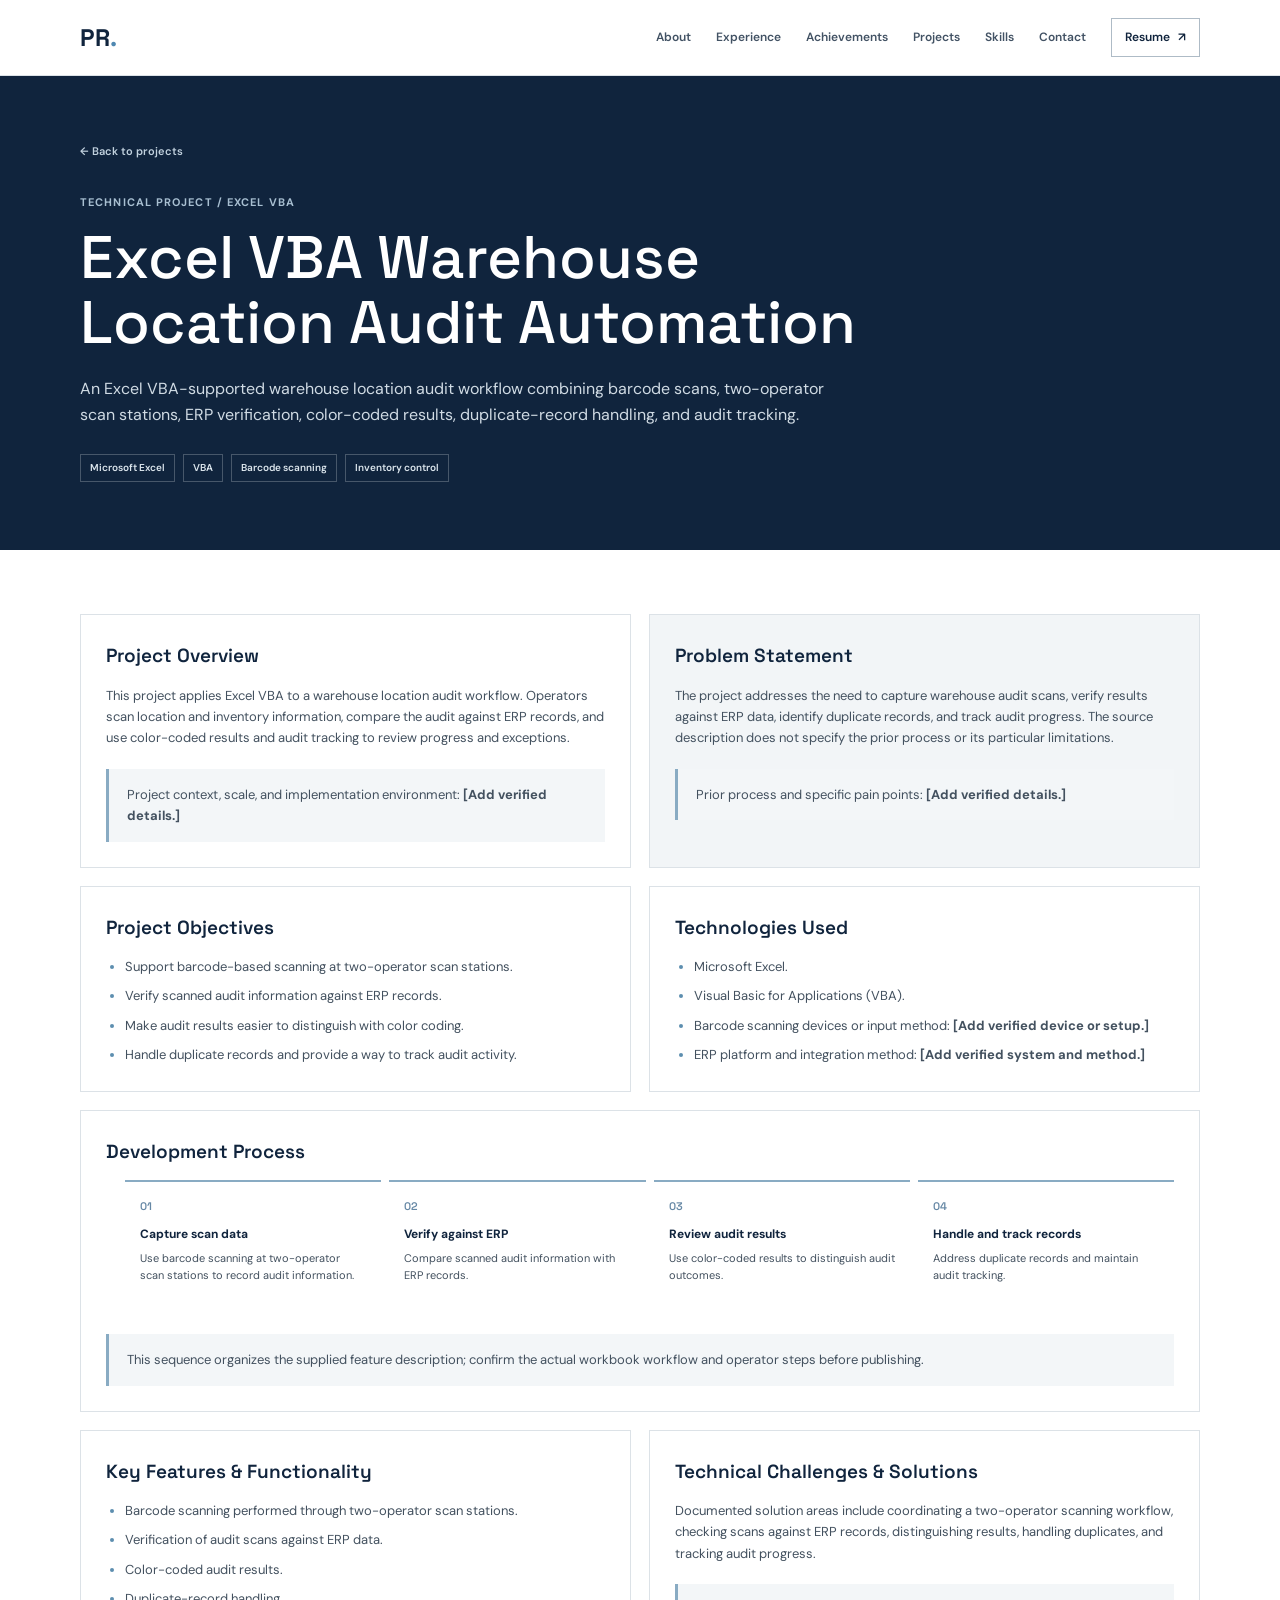
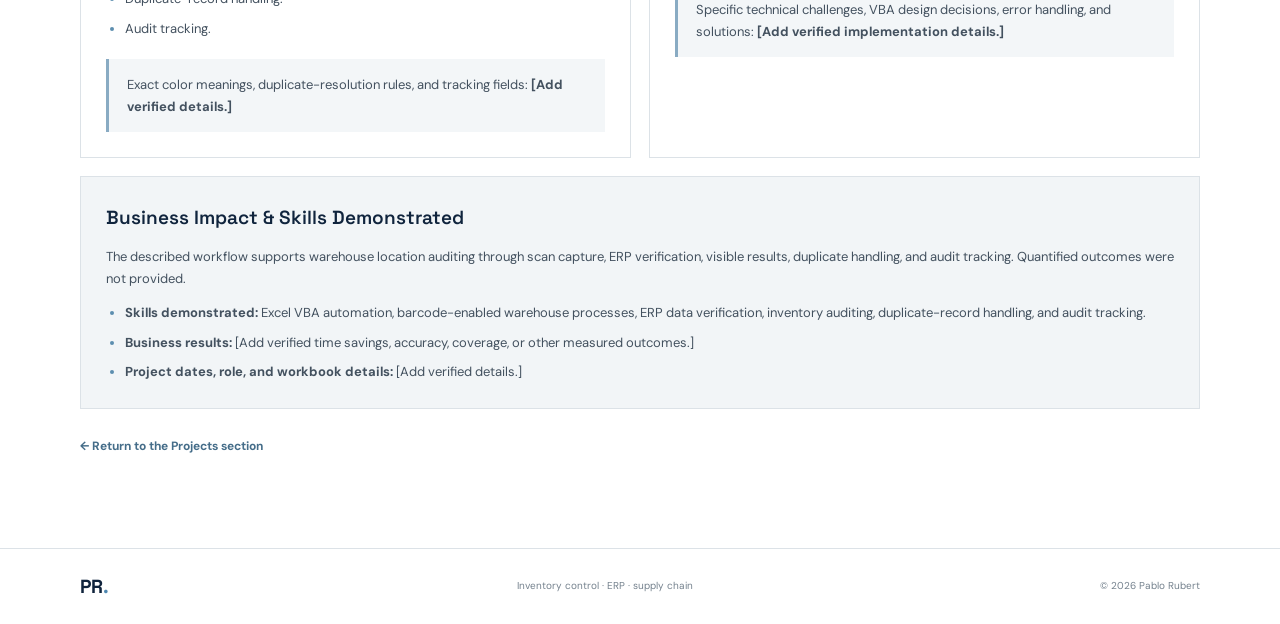
==== Projects/excel-vba-warehouse-location-audit.html @ 6820785e "git status git add . git commit -m "Prepare professional portfolio for publication" git push origin " ====
<!doctype html>
<html lang="en">
  <head>
    <meta charset="utf-8">
    <meta name="viewport" content="width=device-width, initial-scale=1">
    <meta name="theme-color" content="#10243d">
    <meta name="description" content="Excel VBA warehouse location audit automation using barcode scans, ERP verification, duplicate handling, and audit tracking.">
    <title>Excel VBA Warehouse Location Audit Automation | Pablo Rubert</title>
    <link rel="preconnect" href="https://fonts.googleapis.com">
    <link rel="preconnect" href="https://fonts.gstatic.com" crossorigin>
    <link href="https://fonts.googleapis.com/css2?family=DM+Sans:wght@400;500;600;700&family=Space+Grotesk:wght@400;500;600;700&display=swap" rel="stylesheet">
    <link rel="stylesheet" href="../style.css">
    <script src="../script.js" defer></script>
  </head>
  <body>
    <a class="skip-link" href="#main">Skip to content</a>

    <header class="site-header">
      <div class="header-inner">
        <a class="wordmark" href="../index.html#top" aria-label="Pablo Rubert, home">PR<span>.</span></a>
        <button class="menu-toggle" type="button" aria-expanded="false" aria-controls="site-nav" aria-label="Open navigation">
          <span></span><span></span>
        </button>
        <nav class="site-nav" id="site-nav" aria-label="Main navigation">
          <a href="../index.html#about">About</a>
          <a href="../index.html#experience">Experience</a>
          <a href="../index.html#achievements">Achievements</a>
          <a href="../index.html#projects">Projects</a>
          <a href="../index.html#skills">Skills</a>
          <a href="../index.html#contact">Contact</a>
          <a class="nav-resume" href="../Resume.pdf" download>Resume <span aria-hidden="true">↗</span></a>
        </nav>
      </div>
    </header>

    <main id="main">
      <section class="project-page-hero" aria-labelledby="project-title">
        <div class="section project-page-intro">
          <a class="project-back" href="../index.html#projects">← Back to projects</a>
          <p class="section-kicker">Technical project / Excel VBA</p>
          <h1 class="project-page-title" id="project-title">Excel VBA Warehouse Location Audit Automation</h1>
          <p class="project-page-lead">An Excel VBA-supported warehouse location audit workflow combining barcode scans, two-operator scan stations, ERP verification, color-coded results, duplicate-record handling, and audit tracking.</p>
          <div class="project-page-tags" aria-label="Project technologies and focus">
            <span>Microsoft Excel</span><span>VBA</span><span>Barcode scanning</span><span>Inventory control</span>
          </div>
        </div>
      </section>

      <section class="section project-detail-content" aria-label="Project details">
        <div class="project-detail-grid">
          <article class="project-info-card">
            <h2>Project Overview</h2>
            <p>This project applies Excel VBA to a warehouse location audit workflow. Operators scan location and inventory information, compare the audit against ERP records, and use color-coded results and audit tracking to review progress and exceptions.</p>
            <p class="project-page-note">Project context, scale, and implementation environment: <strong>[Add verified details.]</strong></p>
          </article>
          <article class="project-info-card project-info-card-highlight">
            <h2>Problem Statement</h2>
            <p>The project addresses the need to capture warehouse audit scans, verify results against ERP data, identify duplicate records, and track audit progress. The source description does not specify the prior process or its particular limitations.</p>
            <p class="project-page-note">Prior process and specific pain points: <strong>[Add verified details.]</strong></p>
          </article>

          <article class="project-info-card">
            <h2>Project Objectives</h2>
            <ul>
              <li>Support barcode-based scanning at two-operator scan stations.</li>
              <li>Verify scanned audit information against ERP records.</li>
              <li>Make audit results easier to distinguish with color coding.</li>
              <li>Handle duplicate records and provide a way to track audit activity.</li>
            </ul>
          </article>
          <article class="project-info-card">
            <h2>Technologies Used</h2>
            <ul>
              <li>Microsoft Excel.</li>
              <li>Visual Basic for Applications (VBA).</li>
              <li>Barcode scanning devices or input method: <strong>[Add verified device or setup.]</strong></li>
              <li>ERP platform and integration method: <strong>[Add verified system and method.]</strong></li>
            </ul>
          </article>

          <article class="project-info-card project-info-card-wide">
            <h2>Development Process</h2>
            <ol class="project-process">
              <li><strong>Capture scan data</strong><span>Use barcode scanning at two-operator scan stations to record audit information.</span></li>
              <li><strong>Verify against ERP</strong><span>Compare scanned audit information with ERP records.</span></li>
              <li><strong>Review audit results</strong><span>Use color-coded results to distinguish audit outcomes.</span></li>
              <li><strong>Handle and track records</strong><span>Address duplicate records and maintain audit tracking.</span></li>
            </ol>
            <p class="project-page-note">This sequence organizes the supplied feature description; confirm the actual workbook workflow and operator steps before publishing.</p>
          </article>

          <article class="project-info-card">
            <h2>Key Features &amp; Functionality</h2>
            <ul>
              <li>Barcode scanning performed through two-operator scan stations.</li>
              <li>Verification of audit scans against ERP data.</li>
              <li>Color-coded audit results.</li>
              <li>Duplicate-record handling.</li>
              <li>Audit tracking.</li>
            </ul>
            <p class="project-page-note">Exact color meanings, duplicate-resolution rules, and tracking fields: <strong>[Add verified details.]</strong></p>
          </article>
          <article class="project-info-card">
            <h2>Technical Challenges &amp; Solutions</h2>
            <p>Documented solution areas include coordinating a two-operator scanning workflow, checking scans against ERP records, distinguishing results, handling duplicates, and tracking audit progress.</p>
            <p class="project-page-note">Specific technical challenges, VBA design decisions, error handling, and solutions: <strong>[Add verified implementation details.]</strong></p>
          </article>

          <article class="project-info-card project-info-card-wide project-info-card-highlight">
            <h2>Business Impact &amp; Skills Demonstrated</h2>
            <p>The described workflow supports warehouse location auditing through scan capture, ERP verification, visible results, duplicate handling, and audit tracking. Quantified outcomes were not provided.</p>
            <ul>
              <li><strong>Skills demonstrated:</strong> Excel VBA automation, barcode-enabled warehouse processes, ERP data verification, inventory auditing, duplicate-record handling, and audit tracking.</li>
              <li><strong>Business results:</strong> [Add verified time savings, accuracy, coverage, or other measured outcomes.]</li>
              <li><strong>Project dates, role, and workbook details:</strong> [Add verified details.]</li>
            </ul>
          </article>
        </div>
        <a class="project-detail-back" href="../index.html#projects">← Return to the Projects section</a>
      </section>
    </main>

    <footer class="site-footer"><a class="wordmark footer-mark" href="../index.html#top" aria-label="Back to top">PR<span>.</span></a><p>Inventory control · ERP · supply chain</p><p>© <span id="current-year">2026</span> Pablo Rubert</p></footer>
  </body>
</html>
---- style.css ----
:root {

  color-scheme: light;

  --navy: #10243d;

  --navy-deep: #0b1b2d;

  --blue: #8db8d7;

  --ink: #192a3b;

  --body: #43515f;

  --muted: #72808c;

  --line: #dce2e7;

  --paper: #ffffff;

  --mist: #f2f5f7;

  --font-body: "DM Sans", "Segoe UI", sans-serif;

  --font-display: "Space Grotesk", "Segoe UI", sans-serif;

  --content-width: 1120px;

}



* { box-sizing: border-box; }

html { scroll-behavior: smooth; scroll-padding-top: 86px; }

body { margin: 0; background: var(--paper); color: var(--ink); font-family: var(--font-body); font-size: 16px; line-height: 1.65; -webkit-font-smoothing: antialiased; }

a { color: inherit; }

button, a { -webkit-tap-highlight-color: transparent; }

a:focus-visible, button:focus-visible { outline: 3px solid #66a8d4; outline-offset: 4px; }

.skip-link { position: absolute; z-index: 20; top: 8px; left: 8px; transform: translateY(-150%); padding: 9px 14px; background: var(--paper); color: var(--navy); font-weight: 700; }

.skip-link:focus { transform: translateY(0); }

.site-header { position: sticky; z-index: 10; top: 0; height: 76px; background: rgba(255,255,255,.97); border-bottom: 1px solid var(--line); }

.header-inner { width: min(var(--content-width), calc(100% - 64px)); height: 100%; margin: auto; display: flex; align-items: center; justify-content: space-between; }

.wordmark { color: var(--navy); font: 700 24px/1 var(--font-display); text-decoration: none; letter-spacing: 0; }

.wordmark span { color: #4f88b1; }

.site-nav { display: flex; align-items: center; gap: 25px; }

.site-nav a { color: #425264; font-size: 12px; font-weight: 600; text-decoration: none; transition: color .2s ease; }

.site-nav a:hover { color: #1d6593; }

.site-nav .nav-resume { padding: 9px 13px; border: 1px solid #aebbc6; color: var(--navy); }

.nav-resume span { margin-left: 5px; }

.menu-toggle { display: none; }



.hero { position: relative; overflow: hidden; padding: 91px max(32px, calc((100% - var(--content-width)) / 2)) 34px; background: var(--navy); color: white; }

.hero::after { position: absolute; top: -215px; right: 12%; width: 590px; height: 590px; border: 1px solid rgba(255,255,255,.08); border-radius: 50%; content: ""; box-shadow: 0 0 0 64px rgba(255,255,255,.025), 0 0 0 130px rgba(255,255,255,.018); pointer-events: none; }

.hero-grid { position: relative; z-index: 1; display: grid; grid-template-columns: minmax(0, 1.35fr) minmax(230px, .65fr); gap: 100px; width: min(var(--content-width), 100%); min-height: 440px; margin: auto; align-items: center; }

.eyebrow, .section-kicker { margin: 0 0 22px; color: #6688a5; font-size: 11px; font-weight: 700; letter-spacing: 1.1px; text-transform: uppercase; }

.hero .eyebrow { color: #b6c7d5; }

.status-dot { display: inline-block; width: 7px; height: 7px; margin: 0 9px 1px 0; border-radius: 50%; background: #90c6a7; }

h1, h2, h3, h4, p { margin-top: 0; }

h1, h2, h3, h4 { font-family: var(--font-display); letter-spacing: 0; }

.hero h1 { margin: 0; font-size: clamp(58px, 7vw, 88px); line-height: .96; font-weight: 600; }

.hero h1 span { color: var(--blue); }

.hero-role { margin: 20px 0 8px; font-size: 18px; font-weight: 600; }

.hero-summary { max-width: 490px; margin: 0; color: #c6d1dc; font-size: 15px; }

.hero-actions { display: flex; flex-wrap: wrap; align-items: center; gap: 25px; margin-top: 30px; }

.button { display: inline-flex; min-height: 46px; align-items: center; justify-content: center; gap: 18px; padding: 0 17px; font-size: 12px; font-weight: 700; text-decoration: none; transition: *background* .2s, color .2s, transform .2s; }

.button:hover { transform: translateY(-2px); }

.button-light { background: white; color: var(--navy); }

.button-light:hover { background: #e7f0f6; }

.text-link { font-size: 12px; font-weight: 600; text-decoration: none; }

.text-link span { margin-left: 5px; }

.text-link-light { color: #e2eaf0; }

.hero-aside { align-self: center; padding: 23px 0 18px 28px; border-left: 1px solid rgba(255,255,255,.2); }

.aside-index { margin-bottom: 20px; color: #9bb0c2; font-size: 10px; font-weight: 700; letter-spacing: 1px; }

.hero-aside > p { max-width: 275px; margin-bottom: 23px; font: 500 20px/1.35 var(--font-display); }

.focus-list { display: flex; flex-wrap: wrap; gap: 7px; }

.focus-list span { padding: 5px 8px; border: 1px solid rgba(255,255,255,.2); color: #d2dde6; font-size: 10px; }

.aside-link { display: inline-block; margin-top: 25px; color: #bdd2e2; font-size: 11px; font-weight: 600; text-decoration: none; }

.aside-link span { margin-left: 6px; }

.hero-bottom { display: flex; width: min(var(--content-width), 100%); margin: 45px auto 0; align-items: center; gap: 16px; color: #a2b5c5; font-size: 9px; letter-spacing: .7px; text-transform: uppercase; }

.hero-rule { height: 1px; flex: 1; background: rgba(255,255,255,.2); }



.section { width: min(var(--content-width), calc(100% - 64px)); margin: 0 auto; }

.about-section { display: grid; grid-template-columns: 1fr 1fr; gap: 95px; padding-top: 105px; padding-bottom: 108px; }

.section-heading h2, .contact-copy h2, .resume-inner h2 { margin: 0; color: var(--navy); font-size: clamp(34px, 4vw, 48px); line-height: 1.12; font-weight: 500; }

.section-heading h2 em, .contact-copy h2 em, .resume-inner h2 em { color: #5a7e9a; font-weight: 400; }

.section-kicker { margin-bottom: 18px; }

.about-content { padding-top: 37px; color: var(--body); font-size: 14px; }

.about-content p { margin-bottom: 17px; }

.about-content .about-lead { color: var(--ink); font: 500 19px/1.5 var(--font-display); }

.about-tags { display: flex; flex-wrap: wrap; gap: 8px; margin-top: 22px; }

.about-tags span, .project-tools span { padding: 5px 9px; background: var(--mist); color: #415769; font-size: 10px; font-weight: 600; }



.career-section { padding-top: 79px; padding-bottom: 91px; border-top: 1px solid var(--line); }

.career-heading { display: grid; grid-template-columns: 1.1fr .9fr; gap: 65px; align-items: end; }

.career-heading h2 { max-width: 650px; color: var(--navy); font-size: clamp(34px, 4vw, 46px); line-height: 1.12; font-weight: 500; }

.career-heading h2 em { color: #5a7e9a; font-weight: 400; }

.career-intro { padding-bottom: 5px; color: var(--body); font-size: 13px; }

.career-intro p { margin-bottom: 12px; }

.career-experience-link { color: #315f7e; font-size: 11px; font-weight: 700; text-decoration: none; }

.career-experience-link:hover { color: #17476a; text-decoration: underline; text-underline-offset: 3px; }

.career-experience-link span { margin-left: 5px; }

.career-phases { display: grid; grid-template-columns: repeat(3, minmax(0, 1fr)); gap: 18px; margin-top: 44px; }

.career-phase { position: relative; padding: 23px 21px 22px; border: 1px solid var(--line); background: #fbfcfd; }

.career-phase:not(:last-child)::after { position: absolute; z-index: 1; top: 39px; right: -19px; width: 19px; height: 1px; background: #9ebbd0; content: ""; }

.career-phase-heading { display: flex; min-height: 62px; align-items: flex-start; gap: 12px; margin-bottom: 17px; }

.career-phase-icon { display: grid; width: 38px; height: 38px; flex: 0 0 auto; place-items: center; border: 1px solid #d2e1eb; border-radius: 50%; background: #edf4f8; color: #315f7e; }

.career-phase-icon svg { width: 20px; height: 20px; }

.career-phase-number { margin: 0 0 3px; color: #567d99; font-size: 9px; font-weight: 700; letter-spacing: .8px; }

.career-phase-heading h3 { margin: 0; color: var(--navy); font-size: 15px; line-height: 1.3; font-weight: 600; }

.career-phase-dates { margin: 4px 0 0; color: #657482; font-size: 10px; font-weight: 600; }

.career-role { padding: 11px 0 10px; border-top: 1px solid #e3e8ec; }

.career-role h4 { margin: 0 0 2px; color: #21384d; font-size: 12px; font-weight: 600; }

.career-role p, .career-employer { margin: 0; color: #657482; font-size: 10px; line-height: 1.5; }

.career-role p span, .career-employer span { padding: 0 2px; }

.career-role .career-role-detail { margin-top: 3px; color: #526d82; }

.career-employer { margin: -5px 0 7px; color: #315f7e; font-weight: 700; }

.career-focus { margin: 12px 0 0; padding-top: 11px; border-top: 1px solid #e3e8ec; color: #425666; font-size: 10px; line-height: 1.7; }

.career-phase-current { border-color: #a9c5d9; background: #f0f6fa; box-shadow: 0 8px 22px rgba(16, 36, 61, .07); }

.career-phase-current .career-phase-icon { border-color: #b7d0e0; background: white; color: #1e5b83; }

.career-phase-current .career-phase-number { color: #315f7e; }

.career-phase-current .career-focus { border-color: #d3e2eb; }

.career-system-note { margin: 11px 0 0; color: #344f64; font-size: 10px; line-height: 1.65; }



.experience-section { padding-top: 80px; padding-bottom: 105px; border-top: 1px solid var(--line); }

.section-heading-row { display: flex; align-items: end; justify-content: space-between; gap: 25px; }

.section-note { margin: 0 0 5px; color: var(--muted); font-size: 12px; }

.timeline { margin-top: 58px; }

.timeline-item { display: grid; grid-template-columns: 205px minmax(0,1fr); gap: 38px; padding: 27px 0 31px; border-top: 1px solid var(--line); }

.timeline-date { padding-top: 6px; color: #63717d; font-size: 12px; font-weight: 600; }

.role-heading { display: flex; align-items: flex-start; justify-content: space-between; gap: 15px; }

.role-heading h4 { margin: 0; color: var(--navy); font-size: 16px; font-weight: 600; }

.employer { margin: 0; color: #697783; font-size: 12px; }

.employer span { padding: 0 4px; }

.role-marker { width: 8px; height: 8px; flex: 0 0 auto; margin: 8px 3px 0 0; border-radius: 50%; background: #568daf; box-shadow: 0 0 0 4px #e7f0f5; }

.timeline-body ul { display: grid; gap: 8px; margin: 19px 0 0; padding-left: 17px; color: var(--body); font-size: 13px; }

.timeline-body li { padding-left: 3px; }

.timeline-body li::marker { color: #5d8eaf; }

.verification-note { margin: 15px 0 0; padding-left: 11px; border-left: 2px solid #9bb8cc; color: #657481; font-size: 10px; line-height: 1.55; }

.experience-employer { padding-top: 27px; border-top: 1px solid var(--line); }

.experience-employer-heading { display: flex; align-items: flex-start; justify-content: space-between; gap: 20px; padding-bottom: 23px; }

.experience-employer-heading h3 { margin: 0; color: var(--navy); font-size: 27px; font-weight: 600; line-height: 1.2; }

.experience-employer-location, .experience-employer-dates { margin: 4px 0 0; color: #63717d; font-size: 12px; line-height: 1.5; }

.experience-employer-dates { font-weight: 600; }

.progression-badge { flex: 0 0 auto; margin-top: 4px; padding: 5px 10px; border: 1px solid #d5e2eb; border-radius: 999px; background: #f3f7fa; color: #496b84; font-size: 10px; font-weight: 600; }

.role-timeline { margin-left: 10px; padding-left: 28px; border-left: 2px solid #b5cddd; }

.role-timeline .timeline-item { position: relative; padding: 23px 0 27px; }

.role-timeline .timeline-item:first-child { border-top: 0; }

.role-timeline .timeline-item::before { position: absolute; top: 34px; left: -34px; width: 10px; height: 10px; border: 2px solid white; border-radius: 50%; background: #4d8bb3; box-shadow: 0 0 0 1px #4d8bb3; content: ""; }

.role-timeline .current-role::before { background: #286f9c; box-shadow: 0 0 0 3px #dbeaf3; }

.role-timeline .current-role .role-heading h4 { font-size: 18px; font-weight: 700; }

.other-employer-heading h3 { margin: 0 0 2px; color: var(--navy); font-size: 19px; font-weight: 600; }

.other-employer-role, .other-employer-detail { margin: 0; color: #63717d; font-size: 12px; }

.other-employer-detail { margin-top: 10px; color: var(--body); }



.achievement-band { background: var(--mist); }

.achievement-inner { display: grid; grid-template-columns: .8fr 1.2fr; gap: 85px; padding-top: 92px; padding-bottom: 99px; }

.achievement-list { border-top: 1px solid #cbd4dc; }

.achievement-item { display: grid; grid-template-columns: 43px minmax(0,1fr); gap: 13px; padding: 20px 0; border-bottom: 1px solid #cbd4dc; }

.achievement-number { padding-top: 3px; color: #6284a0; font: 600 11px var(--font-display); }

.achievement-item h3 { margin: 0 0 5px; color: var(--navy); font-size: 16px; font-weight: 600; }

.achievement-item p { margin: 0; color: var(--body); font-size: 12px; }



.projects-section { padding-top: 100px; padding-bottom: 105px; }

.projects-grid { display: grid; grid-template-columns: repeat(2, minmax(0, 1fr)); grid-auto-rows: 1fr; gap: 22px; margin-top: 48px; }

.project-feature { display: grid; min-width: 0; grid-template-columns: minmax(0, 1fr); grid-template-rows: 190px minmax(0, 1fr); overflow: hidden; margin: 0; background: var(--navy); color: white; }

.project-visual { display: flex; min-height: 370px; flex-direction: column; justify-content: space-between; padding: 24px; background: #183650; color: #b7d0e2; }

.project-metrics-visual { min-height: 390px; }

.project-metric-grid { display: grid; grid-template-columns: minmax(0, 1fr); gap: 10px; margin: 16px 0; }

.project-metric { display: grid; min-width: 0; grid-template-columns: minmax(92px, .8fr) minmax(0, 1.2fr); align-items: center; gap: 15px; padding: 12px 15px; border: 1px solid rgba(197,222,239,.24); border-left: 3px solid #86aec9; background: rgba(255,255,255,.055); }

.project-metric strong { color: white; font: 600 25px/1.1 var(--font-display); white-space: nowrap; }

.project-metric span { display: block; min-width: 0; color: #e0e7ec; font-size: 12px; line-height: 1.45; }

.metric-estimate-note { margin: 0; color: #b6c9d7; font-size: 10px; }

.visual-topline, .visual-foot { display: flex; justify-content: space-between; font-size: 9px; font-weight: 700; letter-spacing: .8px; }

.visual-grid { display: grid; width: min(290px, 85%); aspect-ratio: 1.38; margin: auto; grid-template-columns: repeat(3, 1fr); grid-template-rows: repeat(3, 1fr); gap: 6px; transform: rotate(-5deg); }

.grid-cell { display: grid; place-items: center; border: 1px solid rgba(197,222,239,.3); color: rgba(217,234,245,.76); font: 500 10px var(--font-display); }

.grid-cell.cell-active { background: #86aec9; color: #122d45; }

.visual-foot { color: #95b6ce; }

.alignment-visual { min-height: 390px; }

.alignment-diagram { display: grid; width: 100%; grid-template-columns: minmax(0, 1fr) 22px minmax(0, 1fr); align-items: center; gap: 7px; margin: auto 0; }

.alignment-column { display: grid; min-width: 0; gap: 9px; }

.alignment-column h4 { min-height: 29px; margin: 0; color: #d6e4ed; font-size: 10px; font-weight: 600; line-height: 1.4; }

.alignment-record { display: flex; min-height: 55px; min-width: 0; flex-direction: column; justify-content: center; gap: 3px; padding: 7px; border: 1px solid rgba(197,222,239,.3); background: rgba(255,255,255,.045); }

.alignment-record strong { color: white; font: 500 10px/1.3 var(--font-display); overflow-wrap: anywhere; }

.alignment-record span { color: #aec5d6; font-size: 8px; line-height: 1.35; overflow-wrap: anywhere; }

.alignment-connectors { display: grid; min-height: 190px; grid-template-rows: repeat(3, 1fr); align-items: center; justify-items: center; color: #9abbd3; font-size: 14px; }

.projects-grid .project-visual { height: 190px; min-height: 0; padding: 16px 20px; }

.projects-grid .project-metrics-visual { min-height: 0; }

.projects-grid .alignment-diagram { gap: 10px; }

.projects-grid .alignment-column { gap: 5px; }

.projects-grid .alignment-column h4 { min-height: 18px; font-size: 9px; }

.projects-grid .alignment-record { min-height: 32px; padding: 4px 7px; }

.projects-grid .alignment-record strong { font-size: 9px; }

.projects-grid .alignment-record span { font-size: 8px; }

.projects-grid .alignment-connectors { min-height: 129px; }

.projects-grid .project-metric-grid { gap: 5px; margin: 7px 0; }

.projects-grid .project-metric { grid-template-columns: minmax(70px, .75fr) minmax(0, 1.25fr); gap: 8px; padding: 5px 8px; }

.projects-grid .project-metric strong { font-size: 18px; }

.projects-grid .project-metric span { font-size: 9px; }

.projects-grid .metric-estimate-note { font-size: 9px; line-height: 1.3; }

.fiber-flow { display: grid; width: 100%; grid-template-columns: repeat(3, minmax(0, 1fr)); gap: 16px; margin: auto 0; }

.fiber-flow-step { position: relative; display: flex; min-height: 112px; min-width: 0; flex-direction: column; justify-content: space-between; padding: 12px; border: 1px solid rgba(197,222,239,.3); background: rgba(255,255,255,.045); }

.fiber-flow-step:not(:last-child)::after { position: absolute; top: 50%; right: -14px; z-index: 1; color: #9abbd3; content: "→"; font-size: 17px; transform: translateY(-50%); }

.fiber-flow-step > span { color: #9abbd3; font: 600 10px var(--font-display); }

.fiber-flow-step strong { color: white; font: 500 13px/1.3 var(--font-display); }

.project-detail { padding: 39px 39px 35px; }

.projects-grid .project-detail { display: flex; min-width: 0; flex-direction: column; align-items: flex-start; padding: 23px 25px 24px; }

.project-label { margin-bottom: 14px; color: #9abbd3; font-size: 9px; font-weight: 700; letter-spacing: 1px; }

.project-detail h3 { margin: 0 0 15px; color: white; font-size: clamp(24px, 2.3vw, 30px); line-height: 1.16; font-weight: 500; }

.project-summary { margin-bottom: 22px; color: #d3dde5; font-size: 12px; }

.projects-grid .project-label { min-height: 1.4em; margin-bottom: 7px; font-size: 8px; line-height: 1.4; }

.projects-grid .project-detail h3 { min-height: 2.35em; margin-bottom: 8px; font-size: clamp(19px, 1.8vw, 24px); line-height: 1.18; overflow-wrap: anywhere; }

.projects-grid .project-summary { display: -webkit-box; min-height: 4.5em; margin-bottom: 11px; overflow: hidden; color: #d3dde5; font-size: 11px; line-height: 1.5; -webkit-box-orient: vertical; -webkit-line-clamp: 3; }

.projects-grid .project-tools { margin-top: 0; }

.projects-grid .project-tools span { max-width: 100%; overflow-wrap: anywhere; }

.projects-grid .project-detail-link { align-self: flex-start; margin-top: auto; padding: 0 11px; }

.project-facts { margin: 0; border-top: 1px solid rgba(255,255,255,.2); }

.project-facts > div { display: grid; min-width: 0; grid-template-columns: 84px minmax(0, 1fr); gap: 10px; padding: 9px 0; border-bottom: 1px solid rgba(255,255,255,.2); }

.project-facts dt { display: flex; align-items: center; gap: 7px; color: #b4c5d2; font-size: 10px; font-weight: 700; }

.project-facts dd { min-width: 0; margin: 0; color: #e0e7ec; font-size: 10px; line-height: 1.5; overflow-wrap: anywhere; }

.fact-icon { width: 15px; height: 15px; flex: 0 0 auto; fill: none; stroke: #9abbd3; stroke-linecap: round; stroke-linejoin: round; stroke-width: 1.35; }

.project-tools { display: flex; flex-wrap: wrap; gap: 7px; margin-top: 16px; }

.project-tools span { background: rgba(255,255,255,.1); color: #e1eaf0; }

.project-verification { margin-top: 17px; border-left-color: #85a9c1; color: #bdcbd6; }

.project-detail-link { display: inline-flex; min-height: 40px; align-items: center; gap: 15px; margin-top: 17px; padding: 0 12px; border: 1px solid rgba(255,255,255,.28); background: rgba(255,255,255,.06); color: #e5edf3; font-size: 11px; font-weight: 700; text-decoration: none; transition: *background* .2s, border-color .2s; }

.project-detail-link:hover { border-color: rgba(255,255,255,.55); background: rgba(255,255,255,.12); color: white; }



.project-page-hero { background: var(--navy); color: white; }

.project-page-intro { padding-top: 61px; padding-bottom: 68px; }

.project-back { display: inline-block; margin-bottom: 33px; color: #c1d1de; font-size: 11px; font-weight: 600; text-decoration: none; }

.project-back:hover { color: white; }

.project-page-hero .section-kicker { margin-bottom: 15px; color: #a8bfd1; }

.project-page-title { max-width: 820px; margin: 0 0 20px; color: white; font-size: clamp(38px, 5vw, 60px); font-weight: 500; line-height: 1.08; }

.project-page-lead { max-width: 760px; margin: 0; color: #d0dbe4; font-size: 16px; }

.project-page-tags { display: flex; flex-wrap: wrap; gap: 8px; margin-top: 25px; }

.project-page-tags span { padding: 5px 9px; border: 1px solid rgba(255,255,255,.23); color: #dce6ed; font-size: 10px; font-weight: 600; }

.project-detail-content { padding-top: 64px; padding-bottom: 90px; }

.project-detail-grid { display: grid; grid-template-columns: repeat(2, minmax(0, 1fr)); gap: 18px; }

.project-info-card { padding: 25px; border: 1px solid var(--line); background: white; }

.project-info-card h2 { margin: 0 0 13px; color: var(--navy); font-size: 19px; font-weight: 600; }

.project-info-card p, .project-info-card li { color: var(--body); font-size: 13px; }

.project-info-card p:last-child, .project-info-card ul:last-child, .project-info-card ol:last-child { margin-bottom: 0; }

.project-info-card ul, .project-info-card ol { display: grid; gap: 8px; margin: 0; padding-left: 19px; }

.project-info-card li::marker { color: #5d8eaf; }

.project-info-card-wide { grid-column: 1 / -1; }

.project-info-card-highlight { background: var(--mist); }

.project-process { display: grid; grid-template-columns: repeat(4, minmax(0,1fr)); gap: 12px; margin: 0; padding: 0; list-style: none; counter-reset: project-step; }

.project-process li { position: relative; min-height: 134px; padding: 17px 15px; border-top: 2px solid #89abc3; background: white; counter-increment: project-step; }

.project-process li::before { display: block; margin-bottom: 12px; color: #6688a5; content: "0" counter(project-step); font: 600 11px var(--font-display); }

.project-process strong { display: block; margin-bottom: 5px; color: var(--navy); font-size: 12px; }

.project-process span { display: block; color: var(--body); font-size: 11px; line-height: 1.55; }
.operational-cycle { display: grid; grid-template-columns: repeat(4, minmax(0, 1fr)); gap: 12px; margin: 0; padding: 0; list-style: none; counter-reset: operational-stage; }
.operational-cycle li { position: relative; min-width: 0; min-height: 128px; padding: 16px 14px; border: 1px solid #d6e3ec; border-top: 3px solid #6f9fbe; background: #f5f8fa; counter-increment: operational-stage; }
.operational-cycle li::before { display: block; margin-bottom: 11px; color: #6288a3; content: "0" counter(operational-stage); font: 600 10px var(--font-display); }
.operational-cycle li:not(:last-child)::after { position: absolute; top: 50%; right: -12px; z-index: 1; color: #527f9e; content: "→"; font-size: 14px; font-weight: 700; transform: translate(50%, -50%); }
.operational-cycle strong { display: block; margin-bottom: 5px; color: var(--navy); font-size: 12px; }
.operational-cycle span { display: block; color: var(--body); font-size: 11px; line-height: 1.5; }
.project-workflow { display: flex; gap: 16px; margin: 0; padding: 0; list-style: none; counter-reset: project-step; }

.project-workflow li { position: relative; min-width: 0; min-height: 135px; flex: 1; padding: 17px 15px; border-top: 2px solid #89abc3; background: white; counter-increment: project-step; }

.project-workflow li::before { display: block; margin-bottom: 12px; color: #6688a5; content: "0" counter(project-step); font: 600 11px var(--font-display); }

.project-workflow li:not(:last-child)::after { position: absolute; top: 50%; right: -14px; z-index: 1; color: #6688a5; content: "→"; font-size: 16px; font-weight: 700; transform: translateY(-50%); }

.project-workflow strong { display: block; margin-bottom: 5px; color: var(--navy); font-size: 12px; }

.project-workflow span { display: block; color: var(--body); font-size: 11px; line-height: 1.55; }

.case-metrics { display: grid; grid-template-columns: repeat(3, minmax(0, 1fr)); margin-top: 35px; border-top: 1px solid rgba(255,255,255,.22); border-bottom: 1px solid rgba(255,255,255,.22); }

.case-metric { padding: 17px 20px 17px 0; }

.case-metric + .case-metric { padding-left: 20px; border-left: 1px solid rgba(255,255,255,.22); }

.case-metric strong { display: block; color: white; font: 600 25px/1.2 var(--font-display); }

.case-metric span { display: block; margin-top: 5px; color: #d0dbe4; font-size: 11px; }

.case-metric-note { margin: 12px 0 0; color: #bdcbd6; font-size: 10px; }

.project-page-note { margin: 20px 0 0; padding: 15px 18px; border-left: 3px solid #89abc3; background: #f3f6f8; color: #5b6a77; font-size: 11px; }

.project-detail-back { display: inline-flex; margin-top: 28px; color: #456d89; font-size: 12px; font-weight: 700; text-decoration: none; }

.project-detail-back:hover { color: var(--navy); }



.skills-band { background: var(--navy); color: white; }

.skills-inner { display: grid; grid-template-columns: .8fr 1.2fr; gap: 90px; padding-top: 91px; padding-bottom: 96px; }

.skills-inner .section-heading h2 { color: white; }

.skills-inner .section-heading h2 em { color: #9bbbd2; }

.skills-inner .section-kicker { color: #a8bfd1; }

.skill-grid { display: grid; grid-template-columns: 1fr 1fr; gap: 30px 33px; }

.skill-group { padding: 14px; border: 1px solid rgba(255,255,255,.16); background: rgba(255,255,255,.035); }

.skill-index { color: #9abbd3; font: 600 10px var(--font-display); }

.skill-group h3 { margin: 12px 0 8px; color: white; font-size: 16px; font-weight: 600; }

.skill-group p { margin: 0; color: #cad5de; font-size: 11px; line-height: 1.8; }



.development-section { background: var(--mist); }

.development-inner { padding-top: 88px; padding-bottom: 94px; }

.development-section .section-heading h2 { color: var(--navy); font-size: clamp(32px, 3.6vw, 43px); line-height: 1.14; }

.development-tagline { margin: 20px 0 0; color: #5a7e9a; font: 500 17px/1.45 var(--font-display); }

.development-content { margin-top: 30px; }

.development-intro { max-width: 780px; margin: 0 0 24px; color: var(--body); font-size: 13px; }

.development-grid { display: grid; grid-template-columns: repeat(3, minmax(0, 1fr)); align-items: stretch; gap: 18px; }

.development-card { min-height: 250px; padding: 23px; border: 1px solid #d5e0e7; background: var(--paper); }

.development-card-heading { display: flex; align-items: center; gap: 12px; margin-bottom: 17px; }

.development-icon { display: grid; width: 40px; height: 40px; flex: 0 0 auto; place-items: center; border: 1px solid #d4e3ed; border-radius: 50%; background: #edf4f8; color: #315f7e; }

.development-icon svg { width: 21px; height: 21px; stroke: currentColor; stroke-width: 1.5; stroke-linecap: round; stroke-linejoin: round; }

.development-card-title { display: flex; min-width: 0; flex-wrap: wrap; align-items: center; gap: 7px 10px; }

.development-card h3 { margin: 0; color: var(--navy); font-size: 19px; font-weight: 600; }

.development-status { padding: 3px 7px; border-radius: 2px; background: #e5eff6; color: #254967; font-size: 9px; font-weight: 700; letter-spacing: .25px; }

.development-card > p { margin: 0; color: var(--body); font-size: 12px; line-height: 1.75; }

.development-card > .development-provider { margin: 0 0 10px; color: #315f7e; font-size: 11px; font-weight: 700; }

.development-card > .development-preparation { margin: -5px 0 10px; color: #536f85; font-size: 10px; font-weight: 600; }

@media (max-width: 1000px) {

  .development-grid { grid-template-columns: repeat(2, minmax(0, 1fr)); }

}



.credentials-section { padding-top: 102px; padding-bottom: 106px; }

.credentials-grid { display: grid; grid-template-columns: 1.1fr .9fr; gap: 75px; margin-top: 49px; }

.column-title { margin: 0 0 13px; color: #63717d; font: 700 10px var(--font-body); letter-spacing: .7px; text-transform: uppercase; }

.credential-item { display: grid; grid-template-columns: 120px minmax(0,1fr); gap: 15px; padding: 16px 0; border-top: 1px solid var(--line); }

.credential-date { padding-top: 3px; color: #65737f; font-size: 10px; font-weight: 600; }

.credential-item h4 { margin: 0 0 4px; color: var(--navy); font-size: 14px; font-weight: 600; }

.credential-item p { margin: 0; color: var(--muted); font-size: 11px; }

.credential-item .credential-verification { margin-top: 5px; color: #72808c; font-size: 10px; }



.resume-band { background: #e7edf1; }

.resume-inner { display: flex; align-items: center; justify-content: space-between; gap: 50px; padding-top: 62px; padding-bottom: 67px; }

.resume-inner .section-kicker { margin-bottom: 12px; }

.resume-inner h2 { font-size: 37px; }

.resume-action { max-width: 310px; }

.resume-action p { margin-bottom: 16px; color: var(--body); font-size: 12px; }

.button-dark { background: var(--navy); color: white; }

.button-dark:hover { background: #244765; }



.contact-section { display: grid; grid-template-columns: 1fr 1fr; gap: 80px; padding-top: 97px; padding-bottom: 97px; }

.contact-copy > p:last-child { max-width: 370px; margin: 19px 0 0; color: var(--body); font-size: 13px; }

.contact-links { align-self: center; border-top: 1px solid var(--line); }

.contact-link { display: grid; grid-template-columns: 76px minmax(0,1fr) 18px; align-items: center; gap: 12px; padding: 18px 0; border-bottom: 1px solid var(--line); text-decoration: none; }

.contact-link > span:first-child { color: var(--muted); font-size: 10px; }

.contact-link strong { overflow-wrap: anywhere; color: var(--navy); font-size: 12px; font-weight: 600; }

.contact-arrow { color: #5486a7; font-size: 14px; text-align: right; transition: transform .2s; }

.contact-link:hover .contact-arrow { transform: translate(2px,-2px); }

.site-footer { display: flex; min-height: 76px; align-items: center; justify-content: space-between; gap: 20px; padding: 15px max(32px, calc((100% - var(--content-width)) / 2)); border-top: 1px solid var(--line); }

.footer-mark { font-size: 19px; }

.site-footer p { margin: 0; color: #74818d; font-size: 10px; }



@media (max-width: 900px) {

  .site-nav { gap: 14px; }

  .site-nav a { font-size: 11px; }

  .hero-grid { gap: 55px; }

  .about-section, .achievement-inner, .skills-inner { gap: 50px; }

  .career-heading { gap: 35px; }

  .career-phases { gap: 12px; }

  .career-phase { padding-right: 15px; padding-left: 15px; }

  .career-phase-heading { gap: 8px; }

  .career-phase-heading h3 { font-size: 14px; }

  .credentials-grid { gap: 40px; }

}



@media (max-width: 760px) {

  .projects-grid { grid-template-columns: minmax(0, 1fr); grid-auto-rows: auto; gap: 18px; }

  .projects-grid .project-feature { grid-template-rows: 190px minmax(0, 1fr); }

}



@media (max-width: 700px) {

  html { scroll-padding-top: 68px; }

  .site-header { height: 66px; }

  .header-inner, .section { width: calc(100% - 40px); }

  .menu-toggle { display: flex; width: 42px; height: 42px; flex-direction: column; align-items: center; justify-content: center; gap: 6px; border: 1px solid var(--line); background: white; cursor: pointer; }

  .menu-toggle span { width: 17px; height: 1px; background: var(--navy); transition: transform .2s; }

  .menu-toggle[aria-expanded="true"] span:first-child { transform: translateY(3.5px) rotate(45deg); }

  .menu-toggle[aria-expanded="true"] span:last-child { transform: translateY(-3.5px) rotate(-45deg); }

  .site-nav { position: absolute; top: 65px; right: 0; left: 0; display: none; padding: 10px 20px 19px; flex-direction: column; align-items: stretch; gap: 0; border-bottom: 1px solid var(--line); background: white; }

  .site-nav.is-open { display: flex; }

  .site-nav a { padding: 11px 2px; border-bottom: 1px solid #edf0f2; font-size: 13px; }

  .site-nav .nav-resume { margin-top: 10px; padding: 10px; border: 1px solid #aebbc6; text-align: center; }

  .hero { padding: 62px 20px 25px; }

  .hero-grid { min-height: 0; grid-template-columns: 1fr; gap: 44px; }

  .hero h1 { font-size: clamp(58px, 15vw, 78px); }

  .hero-aside { max-width: 430px; padding: 19px 0 0; border-top: 1px solid rgba(255,255,255,.2); border-left: 0; }

  .hero-aside > p { max-width: 340px; }

  .hero-bottom { margin-top: 40px; }

  .about-section, .achievement-inner, .skills-inner, .contact-section { grid-template-columns: 1fr; gap: 28px; }

  .development-inner { padding-top: 68px; padding-bottom: 73px; }

  .development-content { margin-top: 22px; }

  .development-section .section-heading h2 { font-size: 35px; }

  .development-grid { grid-template-columns: 1fr; gap: 12px; }

  .development-card { min-height: 250px; padding: 20px; }

  .about-section { padding-top: 70px; padding-bottom: 74px; }

  .about-content { padding-top: 0; }

  .section-heading h2, .contact-copy h2 { font-size: 37px; }

  .career-section { padding-top: 65px; padding-bottom: 72px; }

  .career-heading { grid-template-columns: 1fr; gap: 20px; }

  .career-heading h2 { font-size: 37px; }

  .career-phases { grid-template-columns: 1fr; gap: 16px; margin-top: 30px; padding-left: 15px; }

  .career-phase { padding: 21px 19px; }

  .career-phase:not(:last-child)::after { top: auto; right: auto; bottom: -17px; left: 0; width: 1px; height: 17px; }

  .career-phase:not(:last-child)::before { position: absolute; z-index: 1; bottom: -17px; left: -4px; color: #7097b1; content: "↓"; font-size: 10px; line-height: 12px; }

  .career-phase-heading h3 { font-size: 15px; }

  .experience-section, .projects-section { padding-top: 71px; padding-bottom: 75px; }

  .section-heading-row { align-items: flex-start; flex-direction: column; gap: 17px; }

  .section-note { margin: 0; }

  .timeline { margin-top: 35px; }

  .timeline-item { grid-template-columns: 1fr; gap: 8px; padding: 22px 0 25px; }

  .timeline-date { padding: 0; }

  .timeline-body ul { font-size: 12px; }

  .experience-employer { padding-top: 22px; }

  .experience-employer-heading { flex-direction: column; gap: 11px; padding-bottom: 19px; }

  .experience-employer-heading h3 { font-size: 25px; }

  .progression-badge { margin-top: 0; }

  .role-timeline { margin-left: 6px; padding-left: 22px; }

  .role-timeline .timeline-item { gap: 7px; padding: 19px 0 23px; }

  .role-timeline .timeline-item::before { top: 29px; left: -28px; }

  .role-timeline .current-role .role-heading h4 { font-size: 17px; }

  .achievement-inner, .skills-inner { padding-top: 72px; padding-bottom: 76px; }

  .achievement-list { margin-top: 8px; }

  .project-feature { grid-template-columns: 1fr; margin-top: 0; }

  .project-visual { min-height: 260px; }

  .project-metrics-visual { min-height: 370px; padding: 21px; }

  .alignment-visual { min-height: 330px; padding: 21px; }

  .alignment-diagram { grid-template-columns: minmax(0, 1fr) 18px minmax(0, 1fr); gap: 5px; }

  .alignment-record { min-height: 49px; padding: 5px; }

  .alignment-record strong { font-size: 9px; }

  .alignment-record span { font-size: 8px; }

  .alignment-column h4 { font-size: 9px; }

  .alignment-connectors { min-height: 174px; font-size: 12px; }

  .project-metric-grid { gap: 8px; }

  .project-metric { grid-template-columns: minmax(88px, .8fr) minmax(0, 1.2fr); gap: 12px; padding: 12px; }

  .project-metric strong { font-size: 23px; }

  .project-metric span { font-size: 11px; }

  .fiber-flow { gap: 12px; }

  .fiber-flow-step { min-height: 96px; padding: 10px; }

  .fiber-flow-step strong { font-size: 12px; }

  .project-detail { padding: 28px 22px 27px; }

  .project-detail h3 { font-size: 27px; }

  .project-page-intro { padding-top: 38px; padding-bottom: 44px; }

  .project-back { margin-bottom: 25px; }

  .project-page-lead { font-size: 14px; }

  .project-detail-content { padding-top: 43px; padding-bottom: 58px; }

  .project-detail-grid { grid-template-columns: 1fr; gap: 12px; }

  .project-info-card { padding: 21px; }

  .project-info-card-wide { grid-column: auto; }

  .project-process { grid-template-columns: repeat(2, minmax(0,1fr)); }
  .project-process li { min-height: 120px; }
  .operational-cycle { grid-template-columns: 1fr; gap: 9px; }
  .operational-cycle li { min-height: 0; padding: 14px 15px 14px 48px; }
  .operational-cycle li::before { position: absolute; top: 15px; left: 15px; margin: 0; }
  .operational-cycle li:not(:last-child)::after { top: auto; right: auto; bottom: -12px; left: 50%; content: "↓"; transform: translateX(-50%); }
  .project-workflow { flex-direction: column; gap: 8px; }

  .project-workflow li { min-height: 0; padding: 14px 15px 14px 48px; }

  .project-workflow li::before { position: absolute; top: 16px; left: 16px; margin: 0; }

  .project-workflow li:not(:last-child)::after { top: auto; right: auto; bottom: -14px; left: 50%; content: "↓"; transform: translateX(-50%); }

  .case-metric { padding: 13px 10px 13px 0; }

  .case-metric + .case-metric { padding-left: 10px; }

  .case-metric strong { font-size: 21px; }

  .case-metric span { font-size: 9px; }

  .skill-grid { gap: 24px 20px; }

  .credentials-section { padding-top: 74px; padding-bottom: 78px; }

  .credentials-grid { grid-template-columns: 1fr; gap: 32px; margin-top: 33px; }

  .credential-item { grid-template-columns: 105px minmax(0,1fr); }

  .resume-inner { width: calc(100% - 40px); align-items: flex-start; flex-direction: column; gap: 24px; padding-top: 48px; padding-bottom: 51px; }

  .contact-section { padding-top: 73px; padding-bottom: 74px; }

  .contact-links { margin-top: 4px; }

  .site-footer { min-height: 90px; flex-wrap: wrap; gap: 8px 15px; padding: 17px 20px; }

  .site-footer p:nth-of-type(1) { order: 3; width: 100%; }

}



@media (max-width: 390px) {

  .hero-actions { align-items: flex-start; flex-direction: column; gap: 14px; }

  .skill-grid { grid-template-columns: 1fr; }

  .credential-item { grid-template-columns: 1fr; gap: 4px; }

  .contact-link { grid-template-columns: 62px minmax(0,1fr) 16px; gap: 8px; }

}



@media (prefers-reduced-motion: reduce) {

  *, *::before, *::after { scroll-behavior: auto !important; transition-duration: .01ms !important; animation-duration: .01ms !important; animation-iteration-count: 1 !important; }

}

/* === Technical projects: spacious responsive card layout === */
.projects-grid {
  grid-template-columns: repeat(2, minmax(0, 1fr));
  grid-auto-rows: auto;
  gap: 32px;
  align-items: stretch;
}
.projects-grid .project-feature {
  display: flex;
  flex-direction: column;
  min-width: 0;
  height: 100%;
  overflow: hidden;
}
.projects-grid .project-visual {
  flex: 0 0 auto;
  height: 265px;
  min-height: 265px;
  padding: 23px 24px;
  overflow: hidden;
  gap: 12px;
}
.projects-grid .project-detail {
  display: flex;
  flex: 1;
  flex-direction: column;
  align-items: flex-start;
  padding: 29px 30px 30px;
  min-width: 0;
}
.projects-grid .visual-topline,
.projects-grid .visual-foot { font-size: 9px; line-height: 1.5; gap: 10px; }
.projects-grid .alignment-diagram { gap: 8px; }
.projects-grid .alignment-column { gap: 8px; }
.projects-grid .alignment-column h4 { min-height: 0; font-size: 11px; }
.projects-grid .alignment-record { min-height: 43px; padding: 7px 9px; }
.projects-grid .alignment-record strong { font-size: 10px; }
.projects-grid .alignment-record span { font-size: 9px; }
.projects-grid .alignment-connectors { min-height: 155px; }
.projects-grid .project-metric-grid { gap: 9px; margin: auto 0; }
.projects-grid .project-metric { gap: 14px; padding: 10px 13px; }
.projects-grid .project-metric strong { font-size: 23px; }
.projects-grid .project-metric span { font-size: 11px; }
.projects-grid .metric-estimate-note { font-size: 10px; line-height: 1.5; }
.rack-staging-diagram { display: grid; min-height: 0; flex: 1; grid-template-columns: repeat(2, minmax(0, 1fr)); align-items: stretch; gap: 16px; padding: 9px 4px 5px; }
.rack-stage { display: grid; min-width: 0; grid-template-rows: auto minmax(0, 1fr) 12px; justify-items: center; gap: 9px; padding: 9px 10px 7px; border: 1px solid rgba(197,222,239,.22); background: rgba(255,255,255,.035); }
.rack-sign { width: 100%; padding: 5px 6px; border: 1px solid rgba(220,232,240,.45); background: #f5f8fa; color: #17324a; font: 600 10px/1.3 var(--font-display); text-align: center; overflow-wrap: anywhere; }
.mobile-rack { position: relative; display: grid; width: min(98px, 75%); min-height: 82px; grid-template-rows: repeat(3, 1fr); align-self: end; gap: 5px; padding: 5px 8px 8px; border-right: 3px solid #a9c7dc; border-left: 3px solid #a9c7dc; }
.mobile-rack span { border: 1px solid rgba(199,222,237,.68); background: rgba(141,184,215,.18); }
.mobile-rack i { position: absolute; bottom: 0; width: 8px; height: 8px; border: 1px solid #a9c7dc; border-radius: 50%; background: #17324a; }
.mobile-rack i:first-of-type { left: 9px; }
.mobile-rack i:last-of-type { right: 9px; }
.floor-marking { width: 100%; height: 10px; border: 1px solid rgba(255,255,255,.55); }
.floor-marking-incoming { background: repeating-linear-gradient(135deg, #eaf4fa 0 7px, #5d94b7 7px 14px); }
.floor-marking-reject { background: repeating-linear-gradient(135deg, #c94a4a 0 8px, #ee8b8b 8px 16px); }
.rack-stage-reject .rack-sign { border-color: #d88a8a; }
.rack-stage-reject .mobile-rack { border-color: #d88a8a; }
.rack-stage-reject .mobile-rack span { border-color: rgba(227,160,160,.75); background: rgba(201,74,74,.13); }
.rack-stage-reject .mobile-rack i { border-color: #d88a8a; }
.projects-grid .visual-grid {
  width: min(270px, 72%);
  max-height: 170px;
  margin: auto;
  transform: rotate(-4deg);
}
.projects-grid .fiber-flow { gap: 15px; }
.projects-grid .fiber-flow-step { min-height: 130px; padding: 13px; }
.projects-grid .fiber-flow-step strong { font-size: 13px; }
.projects-grid .rack-staging-diagram { gap: 12px; }
.projects-grid .rack-stage { gap: 8px; padding: 8px; }
.projects-grid .rack-sign { font-size: 9px; }
.projects-grid .mobile-rack { min-height: 76px; }
.projects-grid .floor-marking { height: 9px; }
.dashboard-visual { gap: 8px; }
.dashboard-kpis { display: grid; grid-template-columns: repeat(3, minmax(0, 1fr)); gap: 7px; }
.dashboard-kpi { display: flex; min-width: 0; flex-direction: column; gap: 3px; padding: 7px; border: 1px solid rgba(197,222,239,.28); background: rgba(255,255,255,.055); }
.dashboard-kpi-name { min-height: 2.5em; color: #e1eaf0; font-size: 8px; line-height: 1.25; overflow-wrap: anywhere; }
.dashboard-kpi strong { color: #c1d1de; font: 500 8px/1.25 var(--font-display); }
.dashboard-status { align-self: flex-start; padding: 2px 5px; border-radius: 2px; font-size: 7px; font-weight: 700; line-height: 1.3; }
.status-on-track { background: #d8ebdf; color: #28583b; }
.status-monitor { background: #f5e9c9; color: #725719; }
.status-review { background: #f1d9d9; color: #7a3535; }
.dashboard-trend { display: grid; min-height: 0; flex: 1; grid-template-rows: auto minmax(38px, 1fr) auto; gap: 3px; }
.dashboard-trend-heading, .dashboard-months { display: flex; justify-content: space-between; gap: 5px; color: #c7d7e3; font-size: 7px; line-height: 1.3; }
.dashboard-trend-heading span:first-child { color: white; font-weight: 600; }
.dashboard-trend svg { display: block; width: 100%; height: 100%; min-height: 38px; overflow: visible; }
.dashboard-chart-grid { fill: none; stroke: rgba(197,222,239,.18); stroke-width: 1; }
.dashboard-chart-target { fill: none; stroke: #c5d4df; stroke-dasharray: 4 4; stroke-width: 1; }
.dashboard-chart-line { fill: none; stroke: #8db8d7; stroke-linecap: round; stroke-linejoin: round; stroke-width: 2; }
.dashboard-trend circle { fill: #dcecf6; stroke: #183650; stroke-width: 1.5; }
.projects-grid .dashboard-visual { gap: 7px; }
.projects-grid .dashboard-kpis { gap: 6px; }
.projects-grid .dashboard-kpi { gap: 3px; padding: 6px; }
.projects-grid .dashboard-kpi-name { font-size: 8px; }
.projects-grid .dashboard-trend { grid-template-rows: auto minmax(42px, 1fr) auto; }
.projects-grid .project-label { min-height: 0; margin: 0 0 12px; font-size: 10px; line-height: 1.5; }
.projects-grid .project-detail h3 {
  min-height: 0;
  margin: 0 0 14px;
  font-size: clamp(21px, 2vw, 26px);
  line-height: 1.22;
  overflow-wrap: normal;
}
.projects-grid .project-summary {
  display: block;
  min-height: 0;
  margin: 0 0 21px;
  overflow: visible;
  font-size: 13px;
  line-height: 1.65;
  -webkit-line-clamp: unset;
}
.projects-grid .project-tools { gap: 8px; margin-top: auto; margin-bottom: 18px; }
.projects-grid .project-tools span { padding: 6px 9px; font-size: 10px; line-height: 1.4; }
.projects-grid .project-detail-link {
  align-self: flex-start;
  margin-top: 0;
  min-height: 43px;
  padding: 0 15px;
  font-size: 11px;
}
@media (max-width: 950px) {
  .projects-grid { grid-template-columns: 1fr; gap: 26px; }
  .projects-grid .project-visual { height: 275px; min-height: 275px; }
  .projects-grid .project-detail { padding: 28px; }
  .projects-grid .project-detail h3 { font-size: 25px; }
}
@media (max-width: 540px) {
  .projects-grid { gap: 22px; }
  .projects-grid .project-visual { height: 245px; min-height: 245px; padding: 17px; }
  .projects-grid .project-detail { padding: 23px 21px 25px; }
  .projects-grid .project-detail h3 { font-size: 22px; }
  .projects-grid .project-summary { font-size: 13px; }
  .projects-grid .alignment-record { min-height: 38px; padding: 5px; }
  .projects-grid .alignment-record strong { font-size: 9px; }
  .projects-grid .alignment-record span { font-size: 8px; }
  .projects-grid .alignment-column h4 { font-size: 10px; }
  .projects-grid .fiber-flow { gap: 11px; }
  .projects-grid .fiber-flow-step { min-height: 112px; padding: 10px; }
  .projects-grid .fiber-flow-step strong { font-size: 11px; }
  .projects-grid .fiber-flow-step:not(:last-child)::after { right: -12px; }
  .projects-grid .rack-staging-diagram { gap: 9px; padding-right: 0; padding-left: 0; }
  .projects-grid .rack-stage { gap: 7px; padding: 7px 6px; }
  .projects-grid .rack-sign { padding: 4px; font-size: 8px; }
  .projects-grid .mobile-rack { width: 78%; min-height: 65px; }
  .projects-grid .dashboard-kpis { gap: 4px; }
  .projects-grid .dashboard-kpi { padding: 5px 4px; }
  .projects-grid .dashboard-kpi-name { font-size: 7px; }
  .projects-grid .dashboard-kpi strong { font-size: 7px; }
  .projects-grid .dashboard-status { padding: 2px 4px; font-size: 6px; }
  .projects-grid .dashboard-trend-heading, .projects-grid .dashboard-months { font-size: 7px; }
  .projects-grid .project-metric { grid-template-columns: minmax(70px, .75fr) minmax(0, 1.25fr); gap: 8px; padding: 8px; }
  .projects-grid .project-metric strong { font-size: 20px; }
  .projects-grid .project-metric span { font-size: 10px; }
}
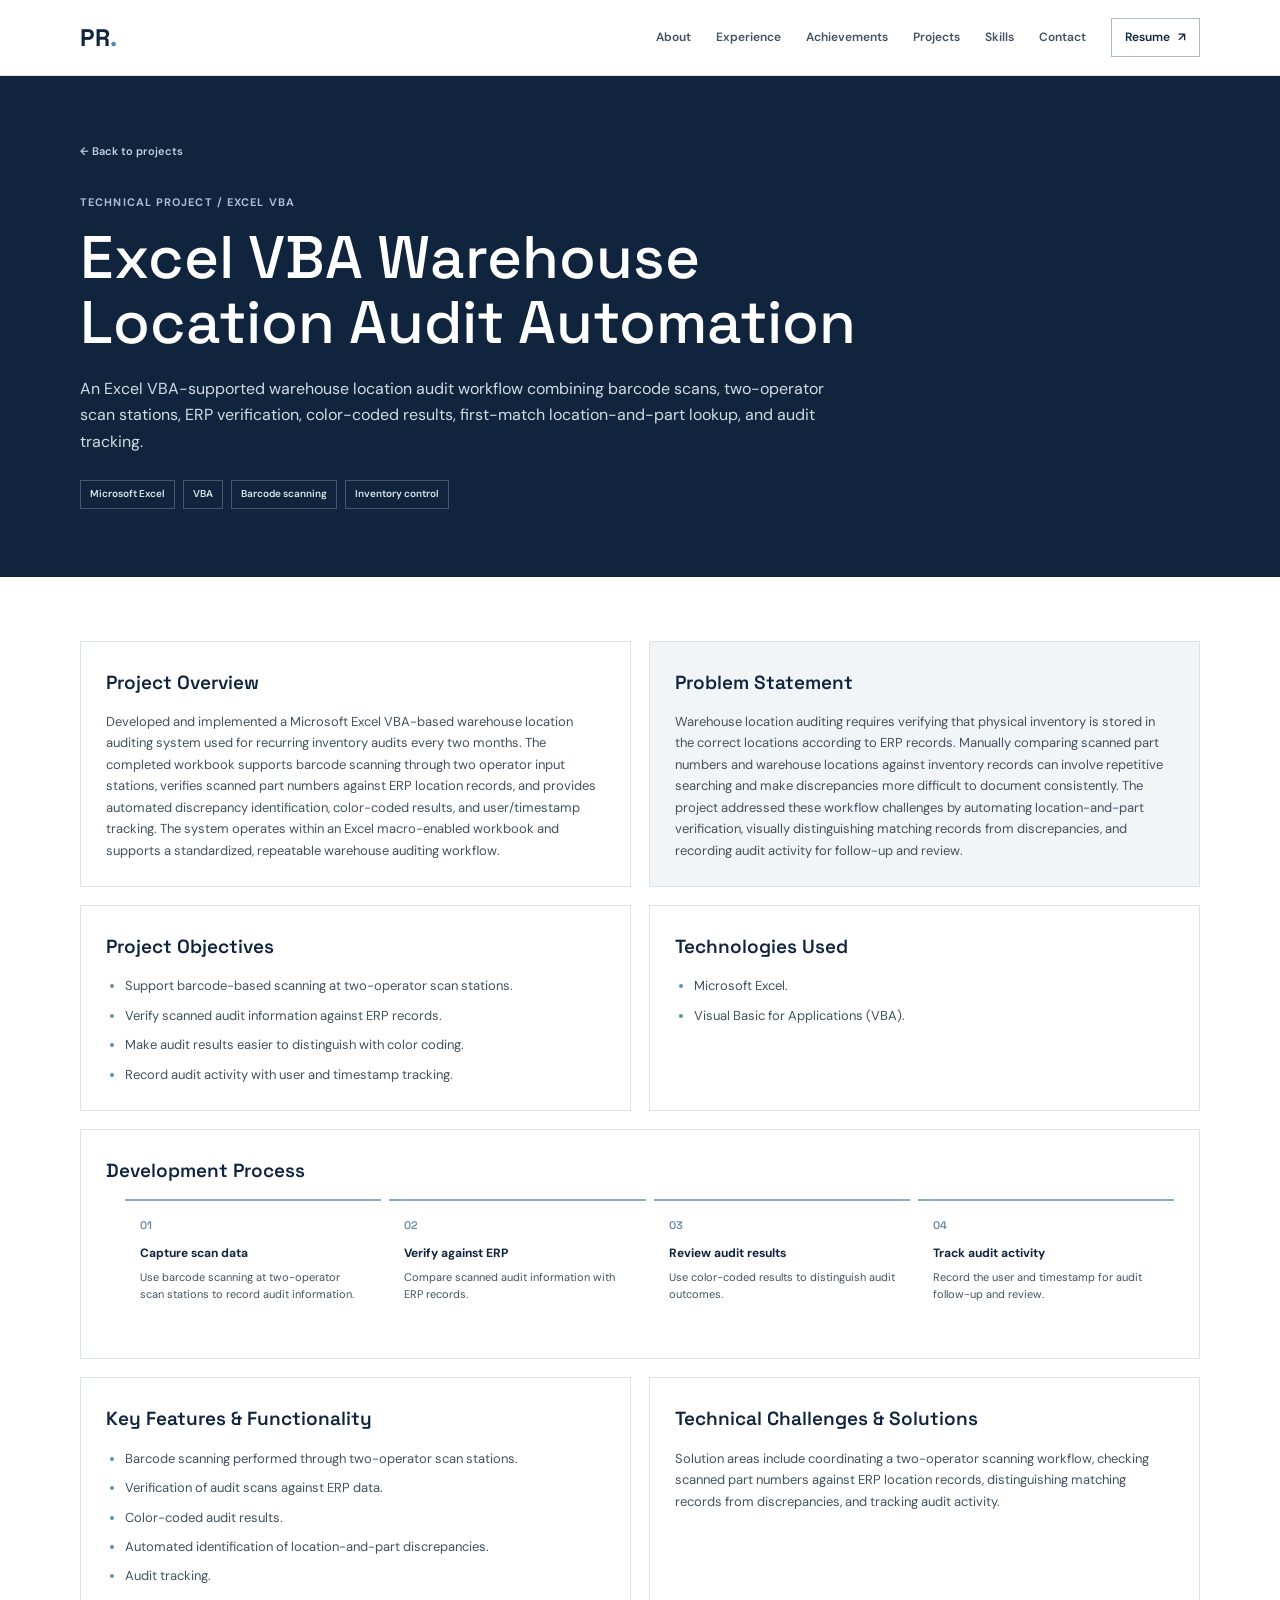
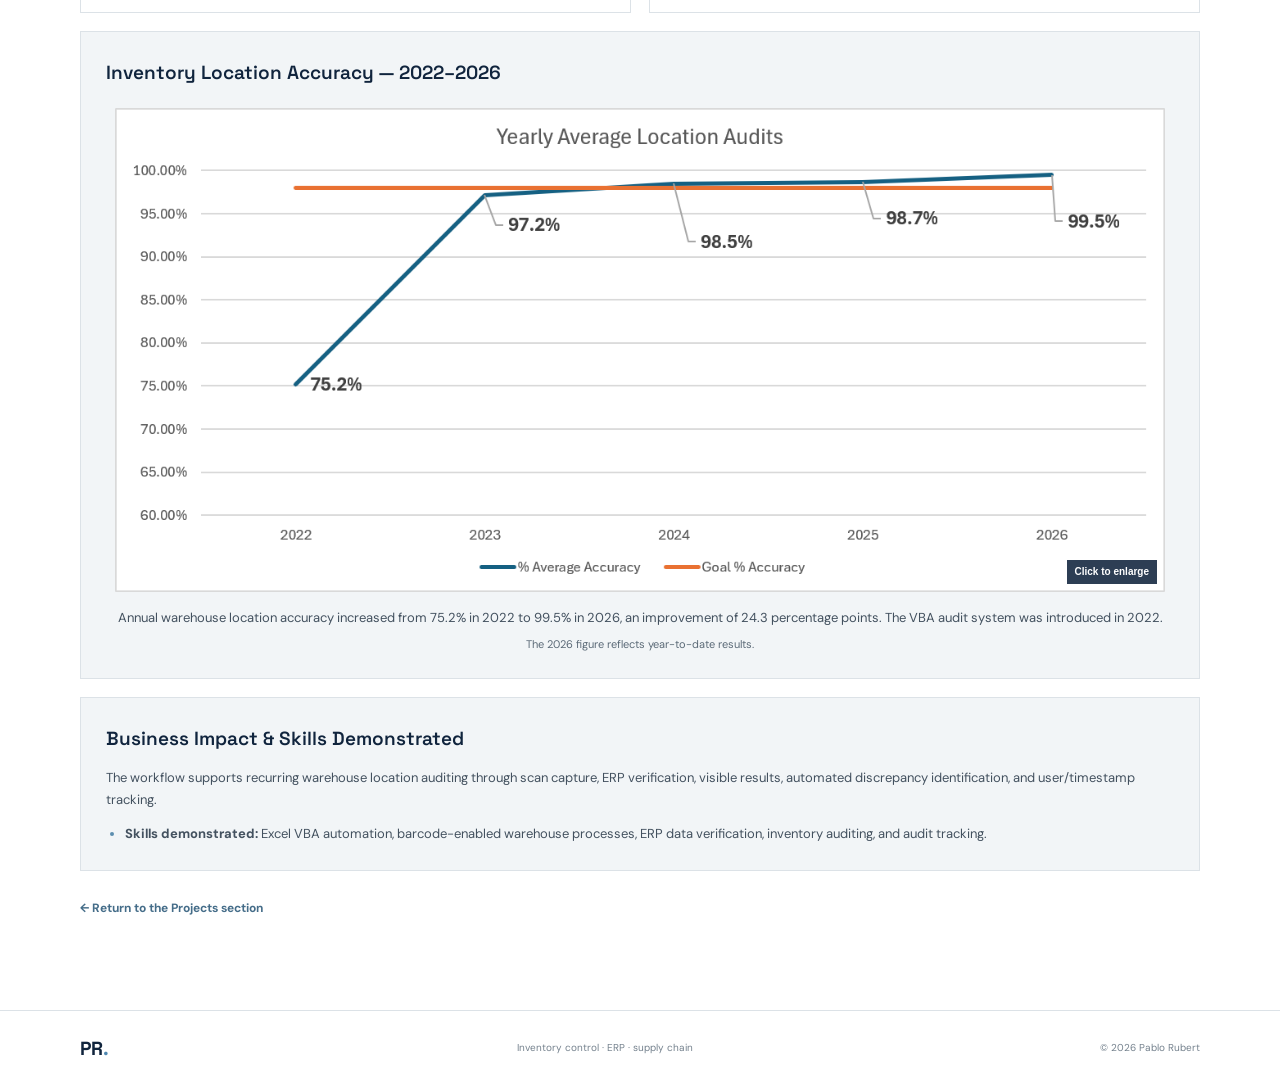
==== commit 99e4d3ba: "Update portfolio projects, images, and website improvements" ====
--- a/Projects/excel-vba-warehouse-location-audit.html
+++ b/Projects/excel-vba-warehouse-location-audit.html
@@ -4,7 +4,7 @@
     <meta charset="utf-8">
     <meta name="viewport" content="width=device-width, initial-scale=1">
     <meta name="theme-color" content="#10243d">
-    <meta name="description" content="Excel VBA warehouse location audit automation using barcode scans, ERP verification, duplicate handling, and audit tracking.">
+    <meta name="description" content="Excel VBA warehouse location audit automation using barcode scans, ERP verification, discrepancy identification, and audit tracking.">
     <title>Excel VBA Warehouse Location Audit Automation | Pablo Rubert</title>
     <link rel="preconnect" href="https://fonts.googleapis.com">
     <link rel="preconnect" href="https://fonts.gstatic.com" crossorigin>
@@ -39,7 +39,7 @@
           <a class="project-back" href="../index.html#projects">← Back to projects</a>
           <p class="section-kicker">Technical project / Excel VBA</p>
           <h1 class="project-page-title" id="project-title">Excel VBA Warehouse Location Audit Automation</h1>
-          <p class="project-page-lead">An Excel VBA-supported warehouse location audit workflow combining barcode scans, two-operator scan stations, ERP verification, color-coded results, duplicate-record handling, and audit tracking.</p>
+          <p class="project-page-lead">An Excel VBA-supported warehouse location audit workflow combining barcode scans, two-operator scan stations, ERP verification, color-coded results, first-match location-and-part lookup, and audit tracking.</p>
           <div class="project-page-tags" aria-label="Project technologies and focus">
             <span>Microsoft Excel</span><span>VBA</span><span>Barcode scanning</span><span>Inventory control</span>
           </div>
@@ -50,13 +50,11 @@
         <div class="project-detail-grid">
           <article class="project-info-card">
             <h2>Project Overview</h2>
-            <p>This project applies Excel VBA to a warehouse location audit workflow. Operators scan location and inventory information, compare the audit against ERP records, and use color-coded results and audit tracking to review progress and exceptions.</p>
-            <p class="project-page-note">Project context, scale, and implementation environment: <strong>[Add verified details.]</strong></p>
+            <p>Developed and implemented a Microsoft Excel VBA-based warehouse location auditing system used for recurring inventory audits every two months. The completed workbook supports barcode scanning through two operator input stations, verifies scanned part numbers against ERP location records, and provides automated discrepancy identification, color-coded results, and user/timestamp tracking. The system operates within an Excel macro-enabled workbook and supports a standardized, repeatable warehouse auditing workflow.</p>
           </article>
           <article class="project-info-card project-info-card-highlight">
             <h2>Problem Statement</h2>
-            <p>The project addresses the need to capture warehouse audit scans, verify results against ERP data, identify duplicate records, and track audit progress. The source description does not specify the prior process or its particular limitations.</p>
-            <p class="project-page-note">Prior process and specific pain points: <strong>[Add verified details.]</strong></p>
+            <p>Warehouse location auditing requires verifying that physical inventory is stored in the correct locations according to ERP records. Manually comparing scanned part numbers and warehouse locations against inventory records can involve repetitive searching and make discrepancies more difficult to document consistently. The project addressed these workflow challenges by automating location-and-part verification, visually distinguishing matching records from discrepancies, and recording audit activity for follow-up and review.</p>
           </article>
 
           <article class="project-info-card">
@@ -65,7 +63,7 @@
               <li>Support barcode-based scanning at two-operator scan stations.</li>
               <li>Verify scanned audit information against ERP records.</li>
               <li>Make audit results easier to distinguish with color coding.</li>
-              <li>Handle duplicate records and provide a way to track audit activity.</li>
+              <li>Record audit activity with user and timestamp tracking.</li>
             </ul>
           </article>
           <article class="project-info-card">
@@ -73,8 +71,6 @@
             <ul>
               <li>Microsoft Excel.</li>
               <li>Visual Basic for Applications (VBA).</li>
-              <li>Barcode scanning devices or input method: <strong>[Add verified device or setup.]</strong></li>
-              <li>ERP platform and integration method: <strong>[Add verified system and method.]</strong></li>
             </ul>
           </article>
 
@@ -84,9 +80,8 @@
               <li><strong>Capture scan data</strong><span>Use barcode scanning at two-operator scan stations to record audit information.</span></li>
               <li><strong>Verify against ERP</strong><span>Compare scanned audit information with ERP records.</span></li>
               <li><strong>Review audit results</strong><span>Use color-coded results to distinguish audit outcomes.</span></li>
-              <li><strong>Handle and track records</strong><span>Address duplicate records and maintain audit tracking.</span></li>
+              <li><strong>Track audit activity</strong><span>Record the user and timestamp for audit follow-up and review.</span></li>
             </ol>
-            <p class="project-page-note">This sequence organizes the supplied feature description; confirm the actual workbook workflow and operator steps before publishing.</p>
           </article>
 
           <article class="project-info-card">
@@ -95,24 +90,31 @@
               <li>Barcode scanning performed through two-operator scan stations.</li>
               <li>Verification of audit scans against ERP data.</li>
               <li>Color-coded audit results.</li>
-              <li>Duplicate-record handling.</li>
+              <li>Automated identification of location-and-part discrepancies.</li>
               <li>Audit tracking.</li>
             </ul>
-            <p class="project-page-note">Exact color meanings, duplicate-resolution rules, and tracking fields: <strong>[Add verified details.]</strong></p>
           </article>
           <article class="project-info-card">
             <h2>Technical Challenges &amp; Solutions</h2>
-            <p>Documented solution areas include coordinating a two-operator scanning workflow, checking scans against ERP records, distinguishing results, handling duplicates, and tracking audit progress.</p>
-            <p class="project-page-note">Specific technical challenges, VBA design decisions, error handling, and solutions: <strong>[Add verified implementation details.]</strong></p>
+            <p>Solution areas include coordinating a two-operator scanning workflow, checking scanned part numbers against ERP location records, distinguishing matching records from discrepancies, and tracking audit activity.</p>
+          </article>
+
+          <article class="project-info-card project-info-card-wide project-info-card-highlight">
+            <h2>Inventory Location Accuracy — 2022–2026</h2>
+            <figure class="accuracy-chart">
+              <img src="Images/image%20Location%20Audit.png" alt="Line chart of annual average warehouse location accuracy: 75.2% in 2022, 97.2% in 2023, 98.5% in 2024, 98.7% in 2025, and 99.5% year-to-date in 2026.">
+              <figcaption>
+                <p>Annual warehouse location accuracy increased from 75.2% in 2022 to 99.5% in 2026, an improvement of 24.3 percentage points. The VBA audit system was introduced in 2022.</p>
+                <p class="accuracy-chart-note">The 2026 figure reflects year-to-date results.</p>
+              </figcaption>
+            </figure>
           </article>
 
           <article class="project-info-card project-info-card-wide project-info-card-highlight">
             <h2>Business Impact &amp; Skills Demonstrated</h2>
-            <p>The described workflow supports warehouse location auditing through scan capture, ERP verification, visible results, duplicate handling, and audit tracking. Quantified outcomes were not provided.</p>
+            <p>The workflow supports recurring warehouse location auditing through scan capture, ERP verification, visible results, automated discrepancy identification, and user/timestamp tracking.</p>
             <ul>
-              <li><strong>Skills demonstrated:</strong> Excel VBA automation, barcode-enabled warehouse processes, ERP data verification, inventory auditing, duplicate-record handling, and audit tracking.</li>
-              <li><strong>Business results:</strong> [Add verified time savings, accuracy, coverage, or other measured outcomes.]</li>
-              <li><strong>Project dates, role, and workbook details:</strong> [Add verified details.]</li>
+              <li><strong>Skills demonstrated:</strong> Excel VBA automation, barcode-enabled warehouse processes, ERP data verification, inventory auditing, and audit tracking.</li>
             </ul>
           </article>
         </div>
--- a/style.css
+++ b/style.css
@@ -94,7 +94,7 @@
 
 .hero-actions { display: flex; flex-wrap: wrap; align-items: center; gap: 25px; margin-top: 30px; }
 
-.button { display: inline-flex; min-height: 46px; align-items: center; justify-content: center; gap: 18px; padding: 0 17px; font-size: 12px; font-weight: 700; text-decoration: none; transition: *background* .2s, color .2s, transform .2s; }
+.button { display: inline-flex; min-height: 46px; align-items: center; justify-content: center; gap: 18px; padding: 0 17px; font-size: 12px; font-weight: 700; text-decoration: none; transition: background .2s, color .2s, transform .2s; }
 
 .button:hover { transform: translateY(-2px); }
 
@@ -388,7 +388,7 @@
 
 .projects-grid .project-detail h3 { min-height: 2.35em; margin-bottom: 8px; font-size: clamp(19px, 1.8vw, 24px); line-height: 1.18; overflow-wrap: anywhere; }
 
-.projects-grid .project-summary { display: -webkit-box; min-height: 4.5em; margin-bottom: 11px; overflow: hidden; color: #d3dde5; font-size: 11px; line-height: 1.5; -webkit-box-orient: vertical; -webkit-line-clamp: 3; }
+.projects-grid .project-summary { display: -webkit-box; min-height: 4.5em; margin-bottom: 11px; overflow: hidden; color: #d3dde5; font-size: 11px; line-height: 1.5; -webkit-box-orient: vertical; line-clamp: 3; -webkit-line-clamp: 3; }
 
 .projects-grid .project-tools { margin-top: 0; }
 
@@ -412,7 +412,7 @@
 
 .project-verification { margin-top: 17px; border-left-color: #85a9c1; color: #bdcbd6; }
 
-.project-detail-link { display: inline-flex; min-height: 40px; align-items: center; gap: 15px; margin-top: 17px; padding: 0 12px; border: 1px solid rgba(255,255,255,.28); background: rgba(255,255,255,.06); color: #e5edf3; font-size: 11px; font-weight: 700; text-decoration: none; transition: *background* .2s, border-color .2s; }
+.project-detail-link { display: inline-flex; min-height: 40px; align-items: center; gap: 15px; margin-top: 17px; padding: 0 12px; border: 1px solid rgba(255,255,255,.28); background: rgba(255,255,255,.06); color: #e5edf3; font-size: 11px; font-weight: 700; text-decoration: none; transition: background .2s, border-color .2s; }
 
 .project-detail-link:hover { border-color: rgba(255,255,255,.55); background: rgba(255,255,255,.12); color: white; }
 
@@ -455,6 +455,66 @@
 .project-info-card-wide { grid-column: 1 / -1; }
 
 .project-info-card-highlight { background: var(--mist); }
+
+.accuracy-chart { max-width: 1050px; margin: 20px auto 0; }
+
+.accuracy-chart .image-viewer-trigger, .kaizen-report-figure .image-viewer-trigger { width: 100%; }
+
+.accuracy-chart img, .kaizen-report-figure img { display: block; width: 100%; height: auto; }
+
+.image-viewer-trigger { position: relative; display: block; width: fit-content; max-width: 100%; margin: 0 auto; padding: 0; border: 0; background: transparent; cursor: zoom-in; }
+
+.image-viewer-trigger img { display: block; max-width: 100%; height: auto; }
+
+.image-viewer-trigger:focus-visible, .image-viewer button:focus-visible { outline: 3px solid #5d8eaf; outline-offset: 3px; }
+
+.image-viewer-hint { position: absolute; right: 8px; bottom: 8px; padding: 5px 8px; background: rgba(16,36,61,.88); color: white; font-size: 10px; font-weight: 600; line-height: 1.4; pointer-events: none; }
+
+.accuracy-chart figcaption { margin-top: 15px; text-align: center; }
+
+.accuracy-chart figcaption p { margin: 0; }
+
+.accuracy-chart .accuracy-chart-note { margin-top: 6px; color: #5b6a77; font-size: 11px; }
+
+.kaizen-comparison { display: grid; grid-template-columns: minmax(0, 1fr); gap: 26px; margin-top: 20px; }
+
+.kaizen-report-figure { max-width: 1100px; margin: 0 auto; }
+
+.kaizen-report-figure figcaption { margin-top: 10px; text-align: center; }
+
+.kaizen-report-figure figcaption h3 { margin: 0 0 5px; color: var(--navy); font-size: 15px; }
+
+.kaizen-report-figure figcaption p { margin: 0; }
+
+.image-viewer[open] { position: fixed; inset: 0; display: flex; width: 100vw; height: 100vh; height: 100dvh; max-width: none; max-height: none; flex-direction: column; gap: 12px; margin: 0; padding: clamp(10px, 2vw, 24px); overflow: hidden; border: 0; background: transparent; color: white; }
+
+.image-viewer::backdrop { background: rgba(11, 27, 45, .94); }
+
+.image-viewer-header { display: flex; flex-wrap: wrap; align-items: center; justify-content: space-between; gap: 12px; padding: 12px 16px; background: white; color: var(--navy); }
+
+.image-viewer-header h2 { margin: 0; color: var(--navy); font-size: 18px; }
+
+.image-viewer-controls { display: flex; flex-wrap: wrap; gap: 8px; }
+
+.image-viewer-controls button { min-width: 42px; min-height: 42px; padding: 7px 12px; border: 1px solid #cbd8e1; background: #f3f6f8; color: var(--navy); font: inherit; cursor: pointer; }
+
+.image-viewer-controls button:hover:not(:disabled) { border-color: #315f7e; background: #e5eff6; }
+
+.image-viewer-controls button[aria-disabled="true"] { opacity: .55; cursor: not-allowed; }
+
+.image-viewer-controls .image-viewer-close { min-width: 44px; font-size: 21px; line-height: 1; }
+
+.image-viewer-stage { position: relative; display: flex; min-height: 0; flex: 1; align-items: center; justify-content: center; overflow: hidden; touch-action: none; }
+
+.image-viewer-image { display: block; max-width: none; max-height: none; flex: 0 0 auto; object-fit: contain; margin: 0; user-select: none; -webkit-user-drag: none; will-change: transform; }
+
+@media (max-width: 600px) {
+  .image-viewer-header { align-items: flex-start; padding: 10px; }
+  .image-viewer-header h2 { width: 100%; font-size: 16px; }
+  .image-viewer-controls { width: 100%; gap: 6px; }
+  .image-viewer-controls button { min-width: 44px; min-height: 44px; padding: 7px 10px; }
+  .image-viewer-controls .image-viewer-close { margin-left: auto; }
+}
 
 .project-process { display: grid; grid-template-columns: repeat(4, minmax(0,1fr)); gap: 12px; margin: 0; padding: 0; list-style: none; counter-reset: project-step; }
 
@@ -576,6 +636,8 @@
 .credential-item { display: grid; grid-template-columns: 120px minmax(0,1fr); gap: 15px; padding: 16px 0; border-top: 1px solid var(--line); }
 
 .credential-date { padding-top: 3px; color: #65737f; font-size: 10px; font-weight: 600; }
+
+.credential-status { justify-self: start; align-self: start; margin-top: 1px; padding: 3px 7px; background: #e5eff6; color: #496b84; font-size: 9px; font-weight: 700; }
 
 .credential-item h4 { margin: 0 0 4px; color: var(--navy); font-size: 14px; font-weight: 600; }
 
@@ -993,6 +1055,7 @@
   overflow: visible;
   font-size: 13px;
   line-height: 1.65;
+  line-clamp: unset;
   -webkit-line-clamp: unset;
 }
 .projects-grid .project-tools { gap: 8px; margin-top: auto; margin-bottom: 18px; }
